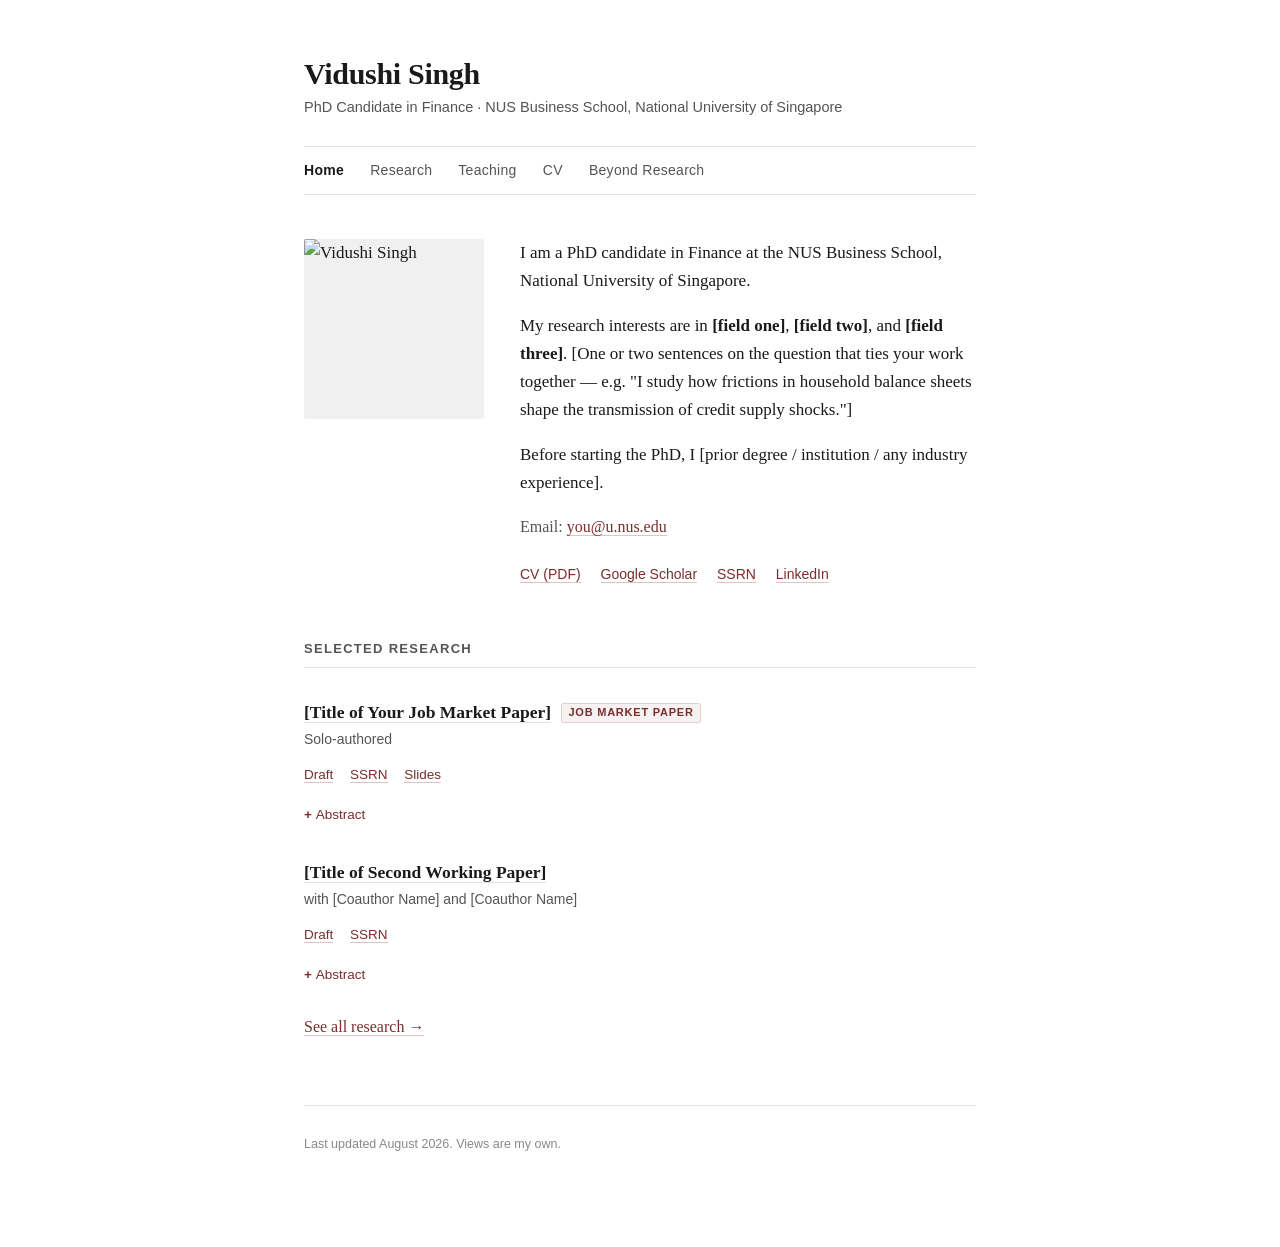
==== index.html @ fddb781e "Add files via upload" ====
<!DOCTYPE html>
<html lang="en">
<head>
<meta charset="utf-8">
<meta name="viewport" content="width=device-width, initial-scale=1">
<title>Vidushi Singh</title>
<meta name="description" content="Vidushi Singh — PhD candidate in Finance, National University of Singapore. Research in [your fields].">
<meta name="author" content="Vidushi Singh">
<link rel="stylesheet" href="style.css">
</head>
<body>
<div class="wrap">

  <header class="site">
    <h1><a href="index.html">Vidushi Singh</a></h1>
    <p class="affil">PhD Candidate in Finance &middot; NUS Business School, National University of Singapore</p>
  </header>

  <nav class="site">
    <a href="index.html" aria-current="page">Home</a>
    <a href="research.html">Research</a>
    <a href="teaching.html">Teaching</a>
    <a href="cv.pdf">CV</a>
    <a href="personal.html">Beyond Research</a>
  </nav>

  <section class="intro">
    <div class="photo">
      <!-- Replace headshot.jpg with your photo. Square crop, ~600x600px. -->
      <img src="headshot.jpg" alt="Vidushi Singh">
    </div>
    <div class="bio">
      <p>
        I am a PhD candidate in Finance at the NUS Business School, National University
        of Singapore.
      </p>
      <p>
        My research interests are in <strong>[field one]</strong>, <strong>[field two]</strong>,
        and <strong>[field three]</strong>. [One or two sentences on the question that ties
        your work together — e.g. "I study how frictions in household balance sheets shape
        the transmission of credit supply shocks."]
      </p>
      <p>
        Before starting the PhD, I [prior degree / institution / any industry experience].
      </p>
      <!-- Uncomment the year you go on the market:
      <p><strong>I am on the academic job market for the 2027&ndash;28 cycle.</strong></p>
      -->
      <p class="note">
        Email: <a href="mailto:you@u.nus.edu">you@u.nus.edu</a>
      </p>

      <ul class="linkbar">
        <li><a href="cv.pdf">CV (PDF)</a></li>
        <li><a href="https://scholar.google.com/citations?user=YOURID">Google Scholar</a></li>
        <li><a href="https://papers.ssrn.com/sol3/cf_dev/AbsByAuth.cfm?per_id=YOURID">SSRN</a></li>
        <li><a href="https://www.linkedin.com/in/yourhandle">LinkedIn</a></li>
      </ul>
    </div>
  </section>

  <h2 class="section">Selected Research</h2>

  <div class="paper">
    <span class="title">
      <a href="papers/paper-one.pdf">[Title of Your Job Market Paper]</a>
      <span class="tag">Job Market Paper</span>
    </span>
    <p class="meta">Solo-authored</p>
    <p class="links">
      <a href="papers/paper-one.pdf">Draft</a>
      <a href="https://papers.ssrn.com/sol3/papers.cfm?abstract_id=XXXXXXX">SSRN</a>
      <a href="papers/paper-one-slides.pdf">Slides</a>
    </p>
    <details>
      <summary>Abstract</summary>
      <p class="abstract">
        [Paste your abstract here. Keep it to the version you would submit to a conference —
        reviewers and hiring committees skim, so the first two sentences should carry the
        contribution.]
      </p>
    </details>
  </div>

  <div class="paper">
    <span class="title">
      <a href="papers/paper-two.pdf">[Title of Second Working Paper]</a>
    </span>
    <p class="meta">with [Coauthor Name] and [Coauthor Name]</p>
    <p class="links">
      <a href="papers/paper-two.pdf">Draft</a>
      <a href="https://papers.ssrn.com/sol3/papers.cfm?abstract_id=XXXXXXX">SSRN</a>
    </p>
    <details>
      <summary>Abstract</summary>
      <p class="abstract">[Abstract.]</p>
    </details>
  </div>

  <p class="note" style="margin-top:26px;">
    <a href="research.html">See all research &rarr;</a>
  </p>

  <footer class="site">
    <p>Last updated August 2026. Views are my own.</p>
  </footer>

</div>
</body>
</html>
---- style.css ----
/* ==========================================================================
   Academic personal site — classic minimal
   Edit the variables below to retheme the whole site.
   ========================================================================== */

:root {
  --ink:        #1a1a1a;   /* body text */
  --ink-soft:   #555;      /* secondary text, coauthors, dates */
  --ink-faint:  #888;      /* footer, meta */
  --rule:       #e2e2e2;   /* hairlines */
  --accent:     #7a2e2e;   /* links + JMP tag. Muted maroon. */
  --accent-bg:  #f7f2f2;   /* tint behind the JMP tag */
  --bg:         #ffffff;
  --measure:    720px;     /* max content width */
  --serif:      "Charter", "Iowan Old Style", "Palatino Linotype", Palatino,
                "Source Serif Pro", Georgia, serif;
  --sans:       -apple-system, BlinkMacSystemFont, "Segoe UI", "Helvetica Neue",
                Arial, sans-serif;
}

*, *::before, *::after { box-sizing: border-box; }

html { -webkit-text-size-adjust: 100%; }

body {
  margin: 0;
  background: var(--bg);
  color: var(--ink);
  font-family: var(--serif);
  font-size: 17px;
  line-height: 1.65;
  font-kerning: normal;
  -webkit-font-smoothing: antialiased;
}

.wrap {
  max-width: var(--measure);
  margin: 0 auto;
  padding: 0 24px 80px;
}

/* --------------------------------------------------------------- header */

header.site {
  padding: 56px 0 0;
}

header.site h1 {
  font-size: 30px;
  line-height: 1.2;
  font-weight: 600;
  letter-spacing: -0.01em;
  margin: 0 0 4px;
}

header.site h1 a { color: inherit; border: 0; }

header.site .affil {
  font-family: var(--sans);
  font-size: 14.5px;
  color: var(--ink-soft);
  margin: 0;
}

/* ------------------------------------------------------------------ nav */

nav.site {
  margin: 26px 0 0;
  padding: 12px 0;
  border-top: 1px solid var(--rule);
  border-bottom: 1px solid var(--rule);
  font-family: var(--sans);
  font-size: 14px;
  letter-spacing: 0.02em;
}

nav.site a {
  color: var(--ink-soft);
  border: 0;
  margin-right: 22px;
  text-decoration: none;
}

nav.site a:hover { color: var(--accent); }

nav.site a[aria-current="page"] {
  color: var(--ink);
  font-weight: 600;
}

/* ------------------------------------------------------------- intro row */

.intro {
  display: flex;
  gap: 36px;
  align-items: flex-start;
  margin: 44px 0 0;
}

.intro .photo {
  flex: 0 0 180px;
}

.intro .photo img {
  width: 180px;
  height: 180px;
  object-fit: cover;
  display: block;
  /* Swap to border-radius: 50% for a circular crop. */
  border-radius: 2px;
  background: #f0f0f0;
}

.intro .photo .caption {
  font-family: var(--sans);
  font-size: 12px;
  color: var(--ink-faint);
  margin-top: 8px;
  line-height: 1.4;
}

.intro .bio { flex: 1 1 auto; min-width: 0; }

.intro .bio p:first-child { margin-top: 0; }

/* --------------------------------------------------------------- links */

.linkbar {
  font-family: var(--sans);
  font-size: 14px;
  margin: 22px 0 0;
  padding: 0;
  list-style: none;
}

.linkbar li {
  display: inline;
  margin-right: 16px;
  white-space: nowrap;
}

/* ------------------------------------------------------------- headings */

h2.section {
  font-family: var(--sans);
  font-size: 13px;
  font-weight: 700;
  letter-spacing: 0.1em;
  text-transform: uppercase;
  color: var(--ink-soft);
  margin: 52px 0 0;
  padding-bottom: 8px;
  border-bottom: 1px solid var(--rule);
}

h3.sub {
  font-family: var(--sans);
  font-size: 15px;
  font-weight: 600;
  color: var(--ink);
  margin: 34px 0 0;
}

/* ---------------------------------------------------------------- links */

a {
  color: var(--accent);
  text-decoration: none;
  border-bottom: 1px solid rgba(122, 46, 46, 0.28);
}

a:hover { border-bottom-color: var(--accent); }

/* ------------------------------------------------------------- papers */

.paper {
  margin: 28px 0 0;
  padding-top: 4px;
}

.paper .title {
  font-weight: 600;
  font-size: 17.5px;
  line-height: 1.4;
  display: block;
  margin-bottom: 3px;
}

.paper .title a { color: var(--ink); border-bottom-color: var(--rule); }
.paper .title a:hover { color: var(--accent); }

.paper .meta {
  font-family: var(--sans);
  font-size: 14px;
  color: var(--ink-soft);
  margin: 0 0 6px;
}

.tag {
  display: inline-block;
  font-family: var(--sans);
  font-size: 11px;
  font-weight: 600;
  letter-spacing: 0.07em;
  text-transform: uppercase;
  color: var(--accent);
  background: var(--accent-bg);
  border: 1px solid rgba(122, 46, 46, 0.18);
  border-radius: 3px;
  padding: 1px 6px;
  vertical-align: 2px;
  margin-left: 6px;
  white-space: nowrap;
}

.paper .links {
  font-family: var(--sans);
  font-size: 13.5px;
}

.paper .links a { margin-right: 13px; }

/* Expandable abstract — uses native <details>, no JavaScript. */
.paper details { margin-top: 7px; }

.paper summary {
  font-family: var(--sans);
  font-size: 13.5px;
  color: var(--accent);
  cursor: pointer;
  list-style: none;
  display: inline-block;
  user-select: none;
}

.paper summary::-webkit-details-marker { display: none; }
.paper summary::before { content: "+ "; font-weight: 600; }
.paper details[open] summary::before { content: "\2013 "; }
.paper summary:hover { text-decoration: underline; }

.paper .abstract {
  font-size: 15.5px;
  line-height: 1.6;
  color: var(--ink-soft);
  margin: 10px 0 0;
  padding-left: 16px;
  border-left: 2px solid var(--rule);
}

/* ------------------------------------------------------- generic blocks */

.note {
  font-size: 16px;
  color: var(--ink-soft);
}

ul.plain { padding-left: 20px; }
ul.plain li { margin-bottom: 7px; }

.course {
  margin: 24px 0 0;
}

.course .name { font-weight: 600; }

.course .detail {
  font-family: var(--sans);
  font-size: 14px;
  color: var(--ink-soft);
}

/* --------------------------------------------------------------- footer */

footer.site {
  margin-top: 64px;
  padding-top: 16px;
  border-top: 1px solid var(--rule);
  font-family: var(--sans);
  font-size: 12.5px;
  color: var(--ink-faint);
}

footer.site a { color: var(--ink-faint); border-bottom-color: var(--rule); }

/* ---------------------------------------------------------- responsive */

@media (max-width: 620px) {
  body { font-size: 16.5px; }
  .wrap { padding: 0 18px 56px; }
  header.site { padding-top: 36px; }
  header.site h1 { font-size: 26px; }
  .intro { display: block; }
  .intro .photo { margin-bottom: 22px; }
  .intro .photo img { width: 140px; height: 140px; }
  nav.site a { margin-right: 16px; display: inline-block; line-height: 2; }
  .linkbar li { display: block; margin: 0 0 5px; }
}

/* ------------------------------------------------------------ dark mode */

@media (prefers-color-scheme: dark) {
  :root {
    --ink:       #e8e6e3;
    --ink-soft:  #a8a29c;
    --ink-faint: #7d7873;
    --rule:      #333;
    --accent:    #d99a9a;
    --accent-bg: #2a2020;
    --bg:        #141414;
  }
  a { border-bottom-color: rgba(217, 154, 154, 0.3); }
  .intro .photo img { background: #262626; }
}

/* ------------------------------------------------------------ printing */

@media print {
  nav.site, footer.site, .intro .photo { display: none; }
  body { font-size: 11pt; color: #000; }
  a { color: #000; border: 0; }
  .paper details { display: none; }
}
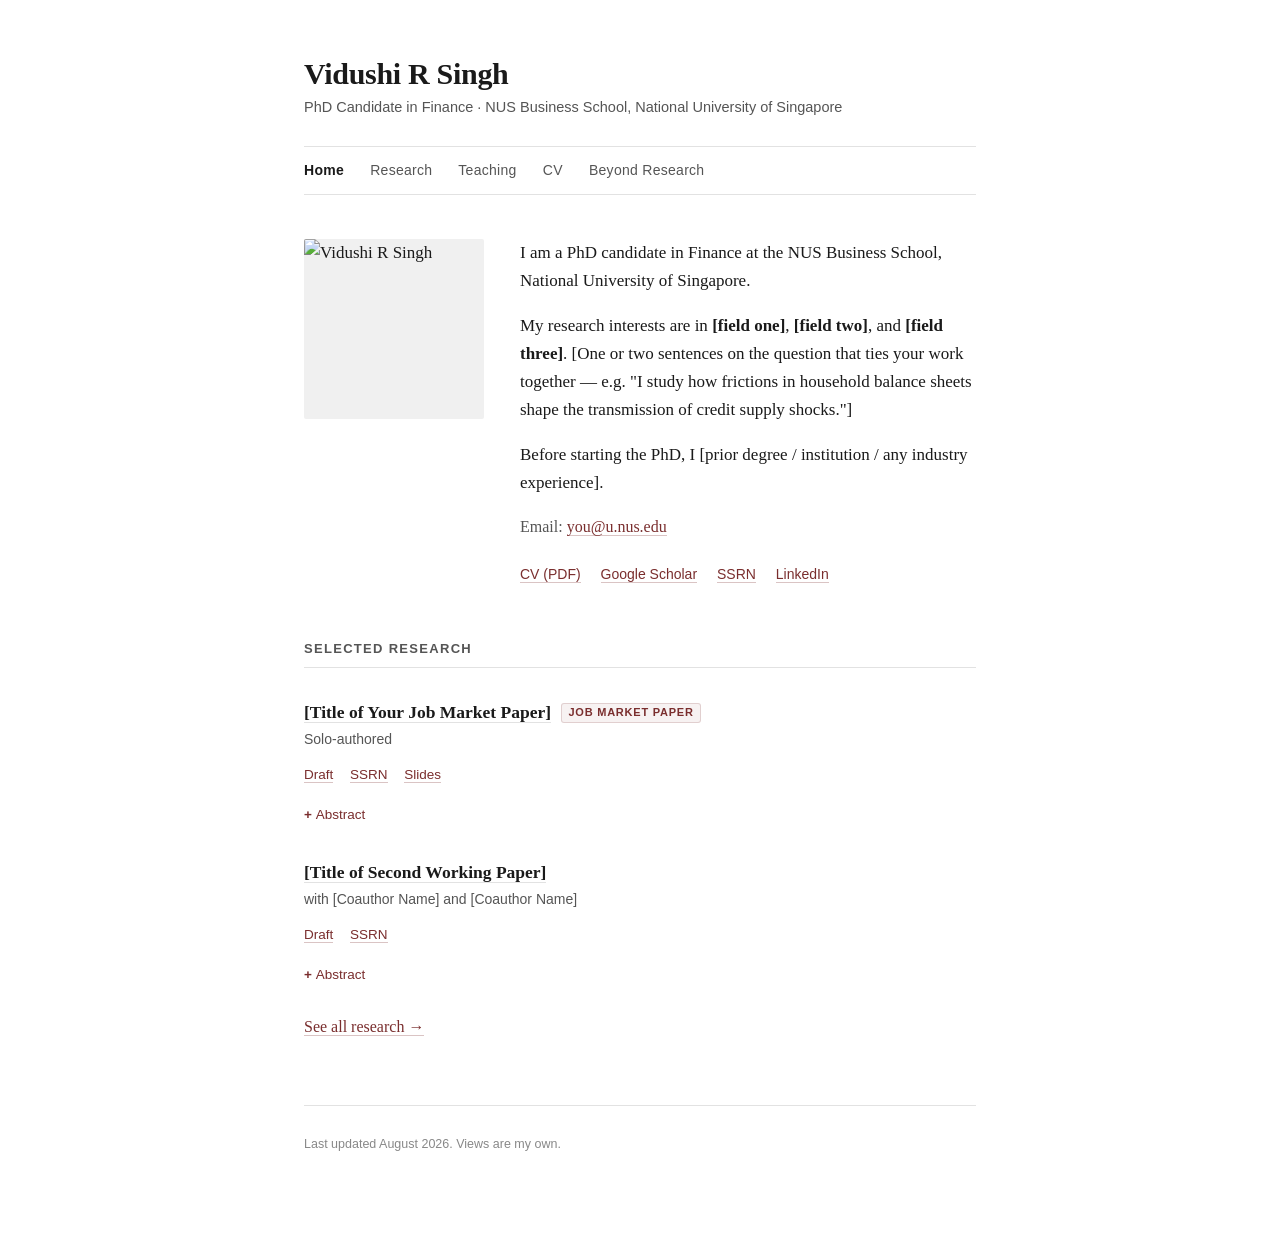
==== commit 965a07d5: "Update index.html" ====
--- a/index.html
+++ b/index.html
@@ -3,16 +3,16 @@
 <head>
 <meta charset="utf-8">
 <meta name="viewport" content="width=device-width, initial-scale=1">
-<title>Vidushi Singh</title>
-<meta name="description" content="Vidushi Singh — PhD candidate in Finance, National University of Singapore. Research in [your fields].">
-<meta name="author" content="Vidushi Singh">
+<title>Vidushi R Singh</title>
+<meta name="description" content="Vidushi R Singh — PhD candidate in Finance, National University of Singapore. Research in [your fields].">
+<meta name="author" content="Vidushi R Singh">
 <link rel="stylesheet" href="style.css">
 </head>
 <body>
 <div class="wrap">
 
   <header class="site">
-    <h1><a href="index.html">Vidushi Singh</a></h1>
+    <h1><a href="index.html">Vidushi R Singh</a></h1>
     <p class="affil">PhD Candidate in Finance &middot; NUS Business School, National University of Singapore</p>
   </header>
 
@@ -27,7 +27,7 @@
   <section class="intro">
     <div class="photo">
       <!-- Replace headshot.jpg with your photo. Square crop, ~600x600px. -->
-      <img src="headshot.jpg" alt="Vidushi Singh">
+      <img src="headshot.jpg" alt="Vidushi R Singh">
     </div>
     <div class="bio">
       <p>
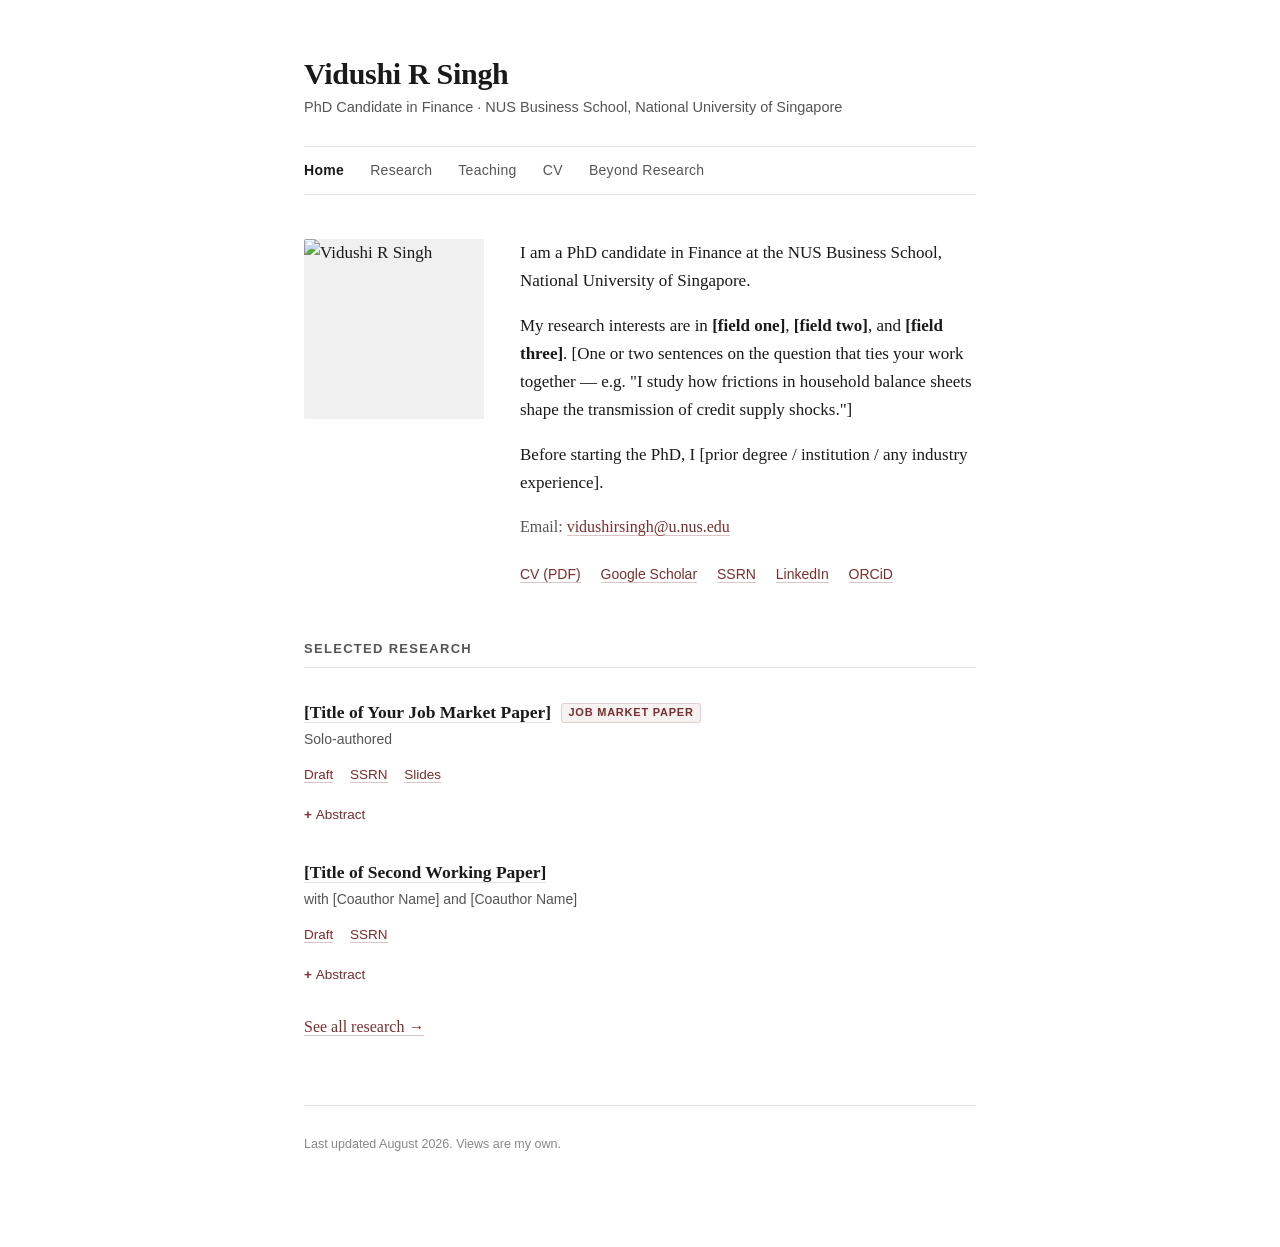
==== commit 4d691804: "Update index.html updating email, LinkedIn and orcid." ====
--- a/index.html
+++ b/index.html
@@ -47,14 +47,15 @@
       <p><strong>I am on the academic job market for the 2027&ndash;28 cycle.</strong></p>
       -->
       <p class="note">
-        Email: <a href="mailto:you@u.nus.edu">you@u.nus.edu</a>
+        Email: <a href="mailto:vidushirsingh@u.nus.edu">vidushirsingh@u.nus.edu</a>
       </p>
 
       <ul class="linkbar">
         <li><a href="cv.pdf">CV (PDF)</a></li>
         <li><a href="https://scholar.google.com/citations?user=YOURID">Google Scholar</a></li>
         <li><a href="https://papers.ssrn.com/sol3/cf_dev/AbsByAuth.cfm?per_id=YOURID">SSRN</a></li>
-        <li><a href="https://www.linkedin.com/in/yourhandle">LinkedIn</a></li>
+        <li><a href="https://www.linkedin.com/in/vidushirsingh">LinkedIn</a></li>
+        <li><a href="https://orcid.org/0009-0008-7114-3910">ORCiD</a></li>
       </ul>
     </div>
   </section>
